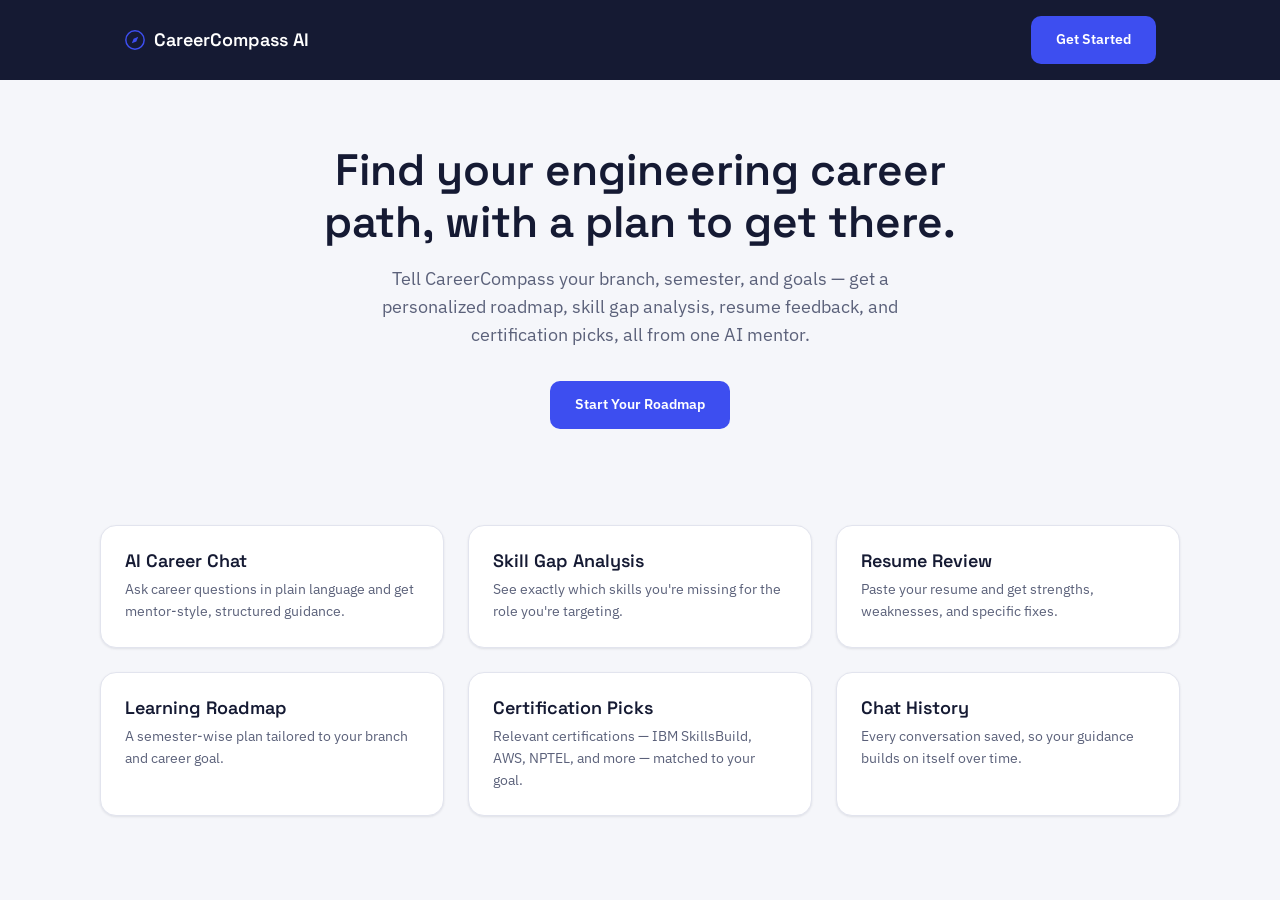
==== frontend/index.html @ e5c2b529 "Initial commit" ====
<!DOCTYPE html>
<html lang="en">
<head>
  <meta charset="UTF-8" />
  <meta name="viewport" content="width=device-width, initial-scale=1.0" />
  <title>CareerCompass AI — Your AI Career Mentor</title>
  <link rel="preconnect" href="https://fonts.googleapis.com">
  <link href="https://fonts.googleapis.com/css2?family=Space+Grotesk:wght@500;600;700&family=IBM+Plex+Sans:wght@400;500;600&family=IBM+Plex+Mono:wght@400;500&display=swap" rel="stylesheet">
  <link rel="stylesheet" href="css/variables.css" />
  <link rel="stylesheet" href="css/base.css" />
  <link rel="stylesheet" href="css/components.css" />
  <link rel="stylesheet" href="css/home.css" />
</head>
<body>

  <header class="topnav">
    <div class="container">
      <div class="topnav-brand">
        <svg width="22" height="22" viewBox="0 0 24 24" fill="none">
          <circle cx="12" cy="12" r="10" stroke="#3D4EF0" stroke-width="1.6"/>
          <path d="M15.5 8.5L10.5 10.5L8.5 15.5L13.5 13.5L15.5 8.5Z" fill="#3D4EF0"/>
        </svg>
        CareerCompass AI
      </div>
      <a href="pages/dashboard.html" class="btn btn-primary">Get Started</a>
    </div>
  </header>

  <main>
    <section class="hero container">
      <h1>Find your engineering career path, with a plan to get there.</h1>
      <p>
        Tell CareerCompass your branch, semester, and goals — get a personalized
        roadmap, skill gap analysis, resume feedback, and certification picks,
        all from one AI mentor.
      </p>
      <a href="pages/dashboard.html" class="btn btn-primary">Start Your Roadmap</a>
    </section>

    <section class="features container">
      <div class="card feature-card">
        <h3>AI Career Chat</h3>
        <p>Ask career questions in plain language and get mentor-style, structured guidance.</p>
      </div>
      <div class="card feature-card">
        <h3>Skill Gap Analysis</h3>
        <p>See exactly which skills you're missing for the role you're targeting.</p>
      </div>
      <div class="card feature-card">
        <h3>Resume Review</h3>
        <p>Paste your resume and get strengths, weaknesses, and specific fixes.</p>
      </div>
      <div class="card feature-card">
        <h3>Learning Roadmap</h3>
        <p>A semester-wise plan tailored to your branch and career goal.</p>
      </div>
      <div class="card feature-card">
        <h3>Certification Picks</h3>
        <p>Relevant certifications — IBM SkillsBuild, AWS, NPTEL, and more — matched to your goal.</p>
      </div>
      <div class="card feature-card">
        <h3>Chat History</h3>
        <p>Every conversation saved, so your guidance builds on itself over time.</p>
      </div>
    </section>
  </main>

</body>
</html>
---- frontend/css/variables.css ----
/*
  CareerCompass AI — Design Tokens
  Single source of truth for color, type, and spacing.
  No other stylesheet should hardcode a raw hex value or font name.
*/

:root {
  /* Color */
  --color-primary: #3D4EF0;
  --color-primary-hover: #2F3FD1;
  --color-navy: #151A33;
  --color-navy-soft: #1E2547;
  --color-bg: #F5F6FA;
  --color-surface: #FFFFFF;
  --color-ink: #171B2E;
  --color-slate: #5B617A;
  --color-border: #E2E4EE;
  --color-success: #1FA971;
  --color-success-bg: #E8F7F0;
  --color-warning: #DB9A2C;
  --color-warning-bg: #FCF2E1;

  /* Typography */
  --font-display: "Space Grotesk", sans-serif;
  --font-body: "IBM Plex Sans", sans-serif;
  --font-mono: "IBM Plex Mono", monospace;

  --text-xs: 0.75rem;
  --text-sm: 0.875rem;
  --text-base: 1rem;
  --text-lg: 1.125rem;
  --text-xl: 1.5rem;
  --text-2xl: 2rem;
  --text-3xl: 2.75rem;

  /* Spacing scale (4px base) */
  --space-1: 0.25rem;
  --space-2: 0.5rem;
  --space-3: 0.75rem;
  --space-4: 1rem;
  --space-6: 1.5rem;
  --space-8: 2rem;
  --space-12: 3rem;
  --space-16: 4rem;

  /* Layout */
  --sidebar-width: 240px;
  --radius-sm: 6px;
  --radius-md: 10px;
  --radius-lg: 16px;
  --shadow-card: 0 1px 3px rgba(21, 26, 51, 0.06), 0 1px 2px rgba(21, 26, 51, 0.04);
}
---- frontend/css/base.css ----
/* CareerCompass AI — Base styles: resets, typography, accessibility floor */

*,
*::before,
*::after {
  box-sizing: border-box;
}

html {
  -webkit-font-smoothing: antialiased;
}

body {
  margin: 0;
  font-family: var(--font-body);
  font-size: var(--text-base);
  color: var(--color-ink);
  background: var(--color-bg);
  line-height: 1.55;
}

h1, h2, h3, h4 {
  font-family: var(--font-display);
  font-weight: 600;
  line-height: 1.2;
  margin: 0 0 var(--space-4);
  color: var(--color-navy);
}

h1 { font-size: var(--text-3xl); }
h2 { font-size: var(--text-2xl); }
h3 { font-size: var(--text-xl); }

p { margin: 0 0 var(--space-4); color: var(--color-slate); }

a {
  color: var(--color-primary);
  text-decoration: none;
}
a:hover { text-decoration: underline; }

ul { margin: 0; padding: 0; list-style: none; }

button, input, textarea, select {
  font-family: inherit;
  font-size: inherit;
}

/* Visible keyboard focus everywhere — never remove this without a replacement */
:focus-visible {
  outline: 2px solid var(--color-primary);
  outline-offset: 2px;
}

/* Respect reduced-motion preference */
@media (prefers-reduced-motion: reduce) {
  *, *::before, *::after {
    animation-duration: 0.01ms !important;
    animation-iteration-count: 1 !important;
    transition-duration: 0.01ms !important;
  }
}

.container {
  max-width: 1080px;
  margin: 0 auto;
  padding: 0 var(--space-6);
}
---- frontend/css/components.css ----
/* CareerCompass AI — Reusable components */

/* --- Buttons --- */
.btn {
  display: inline-flex;
  align-items: center;
  justify-content: center;
  gap: var(--space-2);
  padding: var(--space-3) var(--space-6);
  border-radius: var(--radius-md);
  font-weight: 600;
  font-size: var(--text-sm);
  border: 1px solid transparent;
  cursor: pointer;
  transition: background-color 0.15s ease, border-color 0.15s ease;
}

.btn-primary {
  background: var(--color-primary);
  color: #fff;
}
.btn-primary:hover { background: var(--color-primary-hover); text-decoration: none; }

.btn-secondary {
  background: var(--color-surface);
  color: var(--color-navy);
  border-color: var(--color-border);
}
.btn-secondary:hover { border-color: var(--color-primary); text-decoration: none; }

/* --- Card --- */
.card {
  background: var(--color-surface);
  border: 1px solid var(--color-border);
  border-radius: var(--radius-lg);
  box-shadow: var(--shadow-card);
  padding: var(--space-6);
}

/* --- Badge (used for skills: "have" vs "gap", certifications) --- */
.badge {
  display: inline-flex;
  align-items: center;
  gap: var(--space-1);
  font-family: var(--font-mono);
  font-size: var(--text-xs);
  padding: var(--space-1) var(--space-3);
  border-radius: 999px;
}
.badge-success { background: var(--color-success-bg); color: var(--color-success); }
.badge-warning { background: var(--color-warning-bg); color: var(--color-warning); }

/* --- Form fields --- */
.field { margin-bottom: var(--space-4); }
.field label {
  display: block;
  font-size: var(--text-sm);
  font-weight: 600;
  color: var(--color-navy);
  margin-bottom: var(--space-2);
}
.field input,
.field select,
.field textarea {
  width: 100%;
  padding: var(--space-3);
  border: 1px solid var(--color-border);
  border-radius: var(--radius-sm);
  background: var(--color-surface);
  color: var(--color-ink);
}
.field input:focus,
.field select:focus,
.field textarea:focus {
  border-color: var(--color-primary);
}
.field textarea { min-height: 160px; resize: vertical; }

/* --- Sidebar navigation (app shell) --- */
.sidebar {
  width: var(--sidebar-width);
  background: var(--color-navy);
  color: #fff;
  height: 100vh;
  position: sticky;
  top: 0;
  display: flex;
  flex-direction: column;
  padding: var(--space-6) var(--space-4);
}

.sidebar-brand {
  display: flex;
  align-items: center;
  gap: var(--space-2);
  font-family: var(--font-display);
  font-weight: 600;
  font-size: var(--text-lg);
  color: #fff;
  margin-bottom: var(--space-8);
  padding: 0 var(--space-2);
}
.sidebar-brand svg { flex-shrink: 0; }

.sidebar-nav a {
  display: flex;
  align-items: center;
  gap: var(--space-3);
  padding: var(--space-3) var(--space-3);
  border-radius: var(--radius-sm);
  color: #B7BCE0;
  font-size: var(--text-sm);
  font-weight: 500;
  margin-bottom: var(--space-1);
  position: relative;
}
.sidebar-nav a:hover {
  background: var(--color-navy-soft);
  color: #fff;
  text-decoration: none;
}

/* Signature: active nav item gets a compass-needle indicator, not a generic bar */
.sidebar-nav a.active {
  background: var(--color-navy-soft);
  color: #fff;
}
.sidebar-nav a.active::before {
  content: "";
  position: absolute;
  left: -1px;
  width: 3px;
  height: 18px;
  background: var(--color-primary);
  border-radius: 2px;
}
.sidebar-nav .nav-icon {
  width: 18px;
  height: 18px;
  flex-shrink: 0;
}

.sidebar-footer {
  margin-top: auto;
  font-size: var(--text-xs);
  color: #6B71A0;
  padding: 0 var(--space-2);
}

/* --- Status messages (loading/error/success feedback from API calls) --- */
.status-message {
  padding: var(--space-3) var(--space-4);
  border-radius: var(--radius-sm);
  font-size: var(--text-sm);
  margin-top: var(--space-3);
}
.status-error { background: var(--color-warning-bg); color: #A15A0A; }
.status-success { background: var(--color-success-bg); color: var(--color-success); }
.status-message[hidden] { display: none; }

.spinner {
  display: inline-block;
  width: 14px;
  height: 14px;
  border: 2px solid rgba(255, 255, 255, 0.4);
  border-top-color: #fff;
  border-radius: 50%;
  animation: spin 0.7s linear infinite;
}
@keyframes spin { to { transform: rotate(360deg); } }

.empty-state {
  color: var(--color-slate);
  font-size: var(--text-sm);
  text-align: center;
  padding: var(--space-8) 0;
}

/* --- App shell layout --- */
.app-shell {
  display: flex;
  min-height: 100vh;
}
.app-main {
  flex: 1;
  padding: var(--space-8) var(--space-12);
}
.page-header {
  margin-bottom: var(--space-8);
}
.page-header p { margin: 0; }
---- frontend/css/home.css ----
/* CareerCompass AI — Landing page only */

.topnav {
  background: var(--color-navy);
  padding: var(--space-4) 0;
}
.topnav .container {
  display: flex;
  align-items: center;
  justify-content: space-between;
}
.topnav-brand {
  display: flex;
  align-items: center;
  gap: var(--space-2);
  color: #fff;
  font-family: var(--font-display);
  font-weight: 600;
  font-size: var(--text-lg);
}

.hero {
  padding: var(--space-16) 0 var(--space-12);
  text-align: center;
}
.hero h1 {
  font-size: var(--text-3xl);
  max-width: 720px;
  margin: 0 auto var(--space-4);
  color: var(--color-navy);
}
.hero p {
  max-width: 560px;
  margin: 0 auto var(--space-8);
  font-size: var(--text-lg);
}

.features {
  display: grid;
  grid-template-columns: repeat(3, 1fr);
  gap: var(--space-6);
  padding: var(--space-12) 0 var(--space-16);
}
.feature-card h3 { font-size: var(--text-lg); margin-bottom: var(--space-2); }
.feature-card p { margin: 0; font-size: var(--text-sm); }

@media (max-width: 800px) {
  .features { grid-template-columns: 1fr; }
  .hero h1 { font-size: var(--text-2xl); }
}
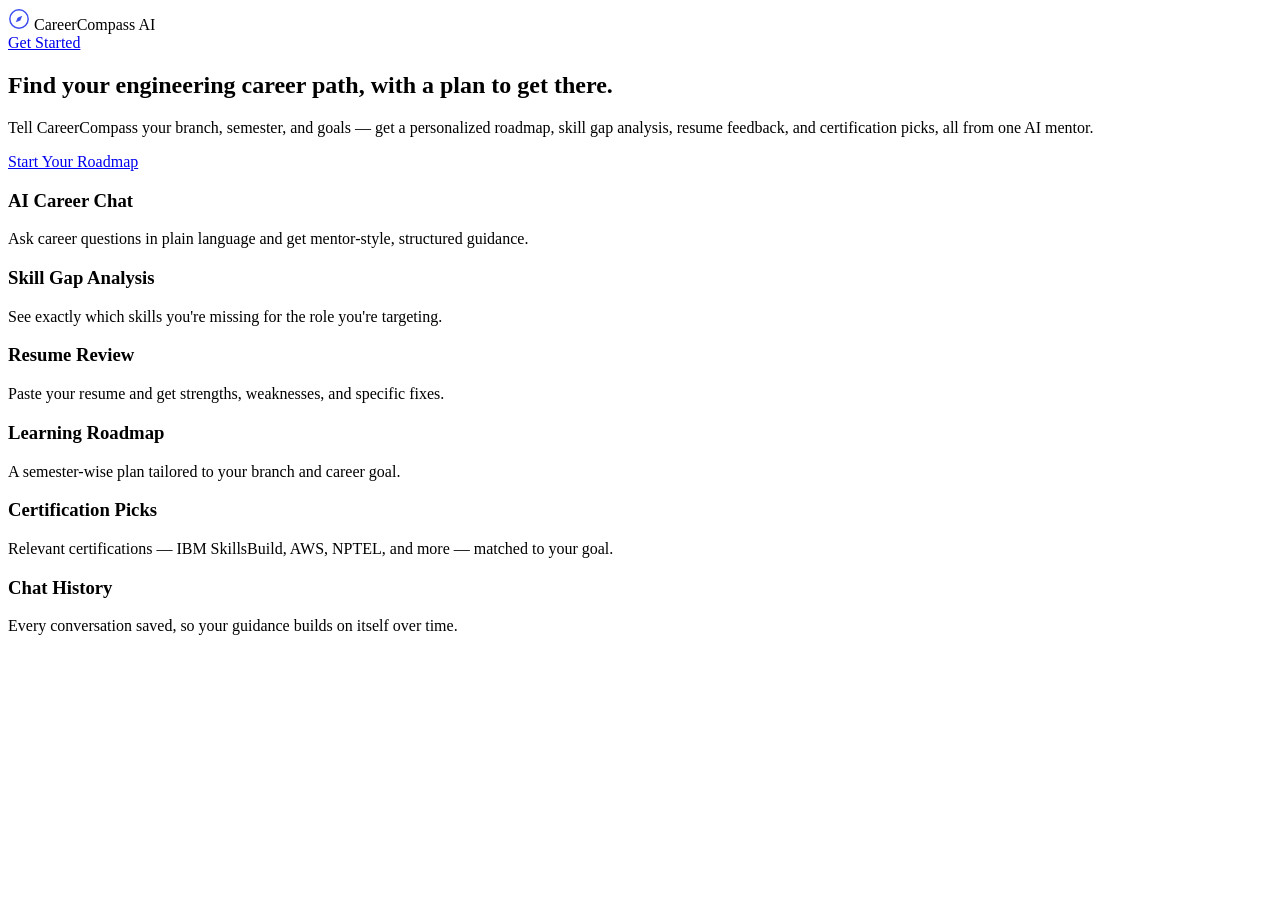
==== commit 0e1e03c6: "Fix static asset paths for Render" ====
--- a/frontend/index.html
+++ b/frontend/index.html
@@ -6,10 +6,10 @@
   <title>CareerCompass AI — Your AI Career Mentor</title>
   <link rel="preconnect" href="https://fonts.googleapis.com">
   <link href="https://fonts.googleapis.com/css2?family=Space+Grotesk:wght@500;600;700&family=IBM+Plex+Sans:wght@400;500;600&family=IBM+Plex+Mono:wght@400;500&display=swap" rel="stylesheet">
-  <link rel="stylesheet" href="css/variables.css" />
-  <link rel="stylesheet" href="css/base.css" />
-  <link rel="stylesheet" href="css/components.css" />
-  <link rel="stylesheet" href="css/home.css" />
+<link rel="stylesheet" href="/static/css/variables.css" />
+<link rel="stylesheet" href="/static/css/base.css" />
+<link rel="stylesheet" href="/static/css/components.css" />
+<link rel="stylesheet" href="/static/css/home.css" />
 </head>
 <body>
 
